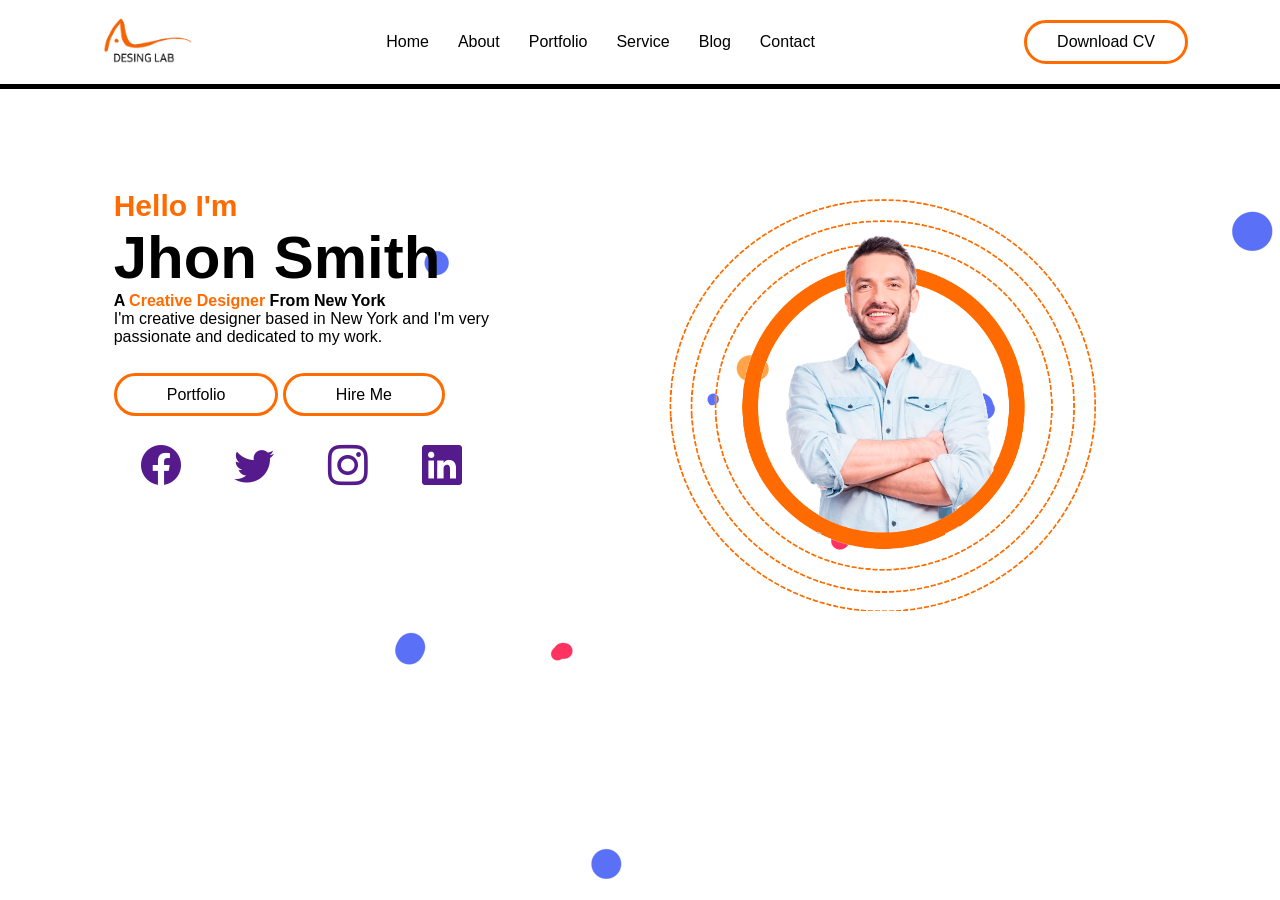
==== index.html @ c69abdb0 "Hice la imagen y termine el Hero, Faltaria acomodar bien los iconos y ponerles los links correspondi" ====
<!DOCTYPE html>
<html lang="en">
<head>
    <meta charset="UTF-8">
    <meta name="viewport" content="width=device-width, initial-scale=1.0">
    <title>Portfolio</title>
    <link rel="stylesheet" href="css/style.css">
    <link rel="stylesheet" href="https://cdn.jsdelivr.net/npm/bootstrap-icons@1.11.3/font/bootstrap-icons.min.css">
</head>
<body>
    <header>
        <!-- Comienza el Header -->
        <img src="img/logo.png" class="img-logo" alt="">
        <nav>
            <a href="#" class="nav-link">Home</a>
            <a href="#" class="nav-link">About</a>
            <a href="#" class="nav-link">Portfolio</a>
            <a href="#" class="nav-link">Service</a>
            <a href="#" class="nav-link">Blog</a>
            <a href="#" class="nav-link">Contact</a>
        </nav>
        <a href="#" class="descargar">Download CV</a>
        <!-- Fin del Header -->
    </header>



    <main>
        <!-- Comienza el Hero -->
        <section class="hero">
            <section class="descripcion">
                <h1 class="hola">Hello I'm <br></h1>
                <h1 class="nombre">Jhon Smith <br></h1>
                <p>
                    <b>A <span class="color-texto">Creative Designer</span> From New York</b><br>
                    I'm creative designer based in New York and I'm very <br>
                    passionate and dedicated to my work.
                </p> 
                <section class="botones">
                    <a href="" class="portfolio">Portfolio</a>
                    <a href="" class="hire-me"> Hire Me</a>
                </section>
                
                <section class="logos">
                    <a href=""><i class="bi bi-facebook face"></i></a>
                    <a href=""><i class="bi bi-twitter tw"></i></a>
                    <a href=""><i class="bi bi-instagram ig"></i></a>
                    <a href=""><i class="bi bi-linkedin li"></i></a>
                </section>
            </section>
            
            <img src="img/foto-editada.png" alt="" class="foto">
            
        <!-- Fin del Hero -->
        </section>


        <section></section>
        <section></section>
        <section></section>
        <section></section>
        <section></section>
        <section></section>
        <section></section>
    </main>



    <footer>
        <section></section>
    </footer>
    
</body>
</html>
---- css/style.css ----
* {
    margin: 0;
    padding: 0;
}

body {
    background-color: rgb(255,255,255);
    height: 100vh;
    background-image: url(../img/img-lunares.png);;
}


header {
    background-color: white;
    border-bottom: 5px solid black;
    display: flex;
    justify-content: space-around;
    padding: 15px 0;
    align-items: center;
}

.img-logo {
    width: 110px;
}

.nav-link {
    padding-right: 25px;
    font-family: Ten system-ui, -apple-system, BlinkMacSystemFont, 'Segoe UI', Roboto, Oxygen, Ubuntu, Cantarell, 'Open Sans', 'Helvetica Neue', sans-serif;
    text-decoration: none;
    color: black;
    font-weight: 500;
}

.nav-link:hover {
    color: rgb(255,107,1);
}

.descargar {
    text-decoration: none;
    color: black;
    font-family: Ten system-ui, -apple-system, BlinkMacSystemFont, 'Segoe UI', Roboto, Oxygen, Ubuntu, Cantarell, 'Open Sans', 'Helvetica Neue', sans-serif;
    font-weight: 500;
    background-color: white;
    border-radius: 50px;
    padding: 10px 30px;
    border: 3px solid rgb(255,107,1);
}

.descargar:hover,.portfolio:hover,.hire-me:hover {
    background-color: rgb(255,107,1);
    border-color: white;
}

main {
    
}

.descripcion {
    font-family: Ten system-ui, -apple-system, BlinkMacSystemFont, 'Segoe UI', Roboto, Oxygen, Ubuntu, Cantarell, 'Open Sans', 'Helvetica Neue', sans-serif;
}

.hola {
    font-size: 30px;
    color: rgb(255,107,1)
}

.nombre {
    font-size: 60px;
}

.color-texto{
    color: rgb(255,107,1);
}

.portfolio,.hire-me {
    text-decoration: none;
    color: black;
    font-family: Ten system-ui, -apple-system, BlinkMacSystemFont, 'Segoe UI', Roboto, Oxygen, Ubuntu, Cantarell, 'Open Sans', 'Helvetica Neue', sans-serif;
    font-weight: 500;
    background-color: white;
    border-radius: 50px;
    padding: 10px 50px;
    border: 3px solid rgb(255,107,1);
}

.botones {
    padding-top: 40px;
}

.logos {
    padding-top: 40px;
    display: flex;
    justify-content: space-around;
}

.face,.tw,.ig,.li {
    font-size: 40px;
}

.hero {
    display: flex;
    justify-content: space-around;
    padding: 100px 0;
    padding-left: 100px;
}

.foto {
    width: 750px;

}




footer {
    background-color: rgb(66,66,66);
}
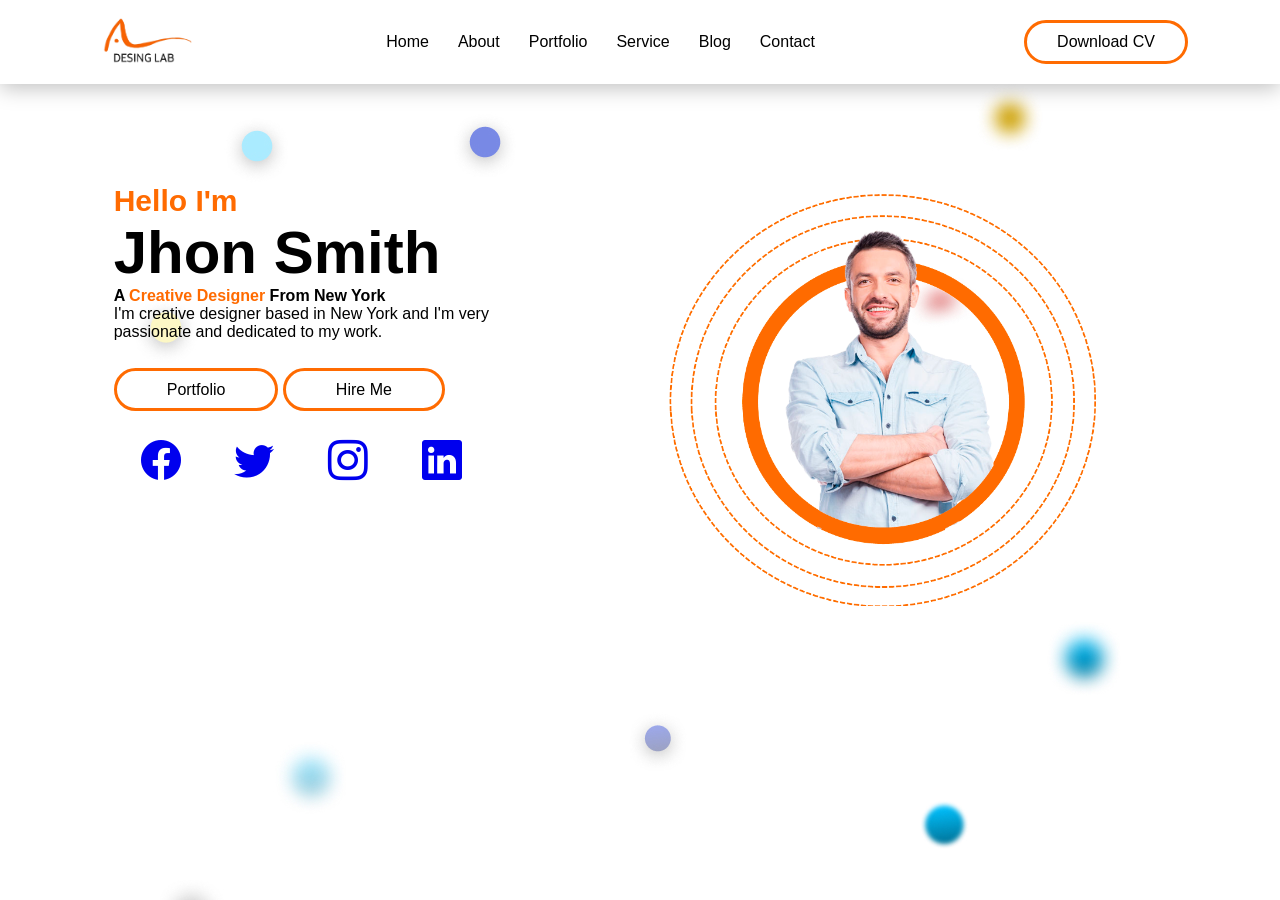
==== commit 657cad55: "Agrege los links de las redes sociales" ====
--- a/index.html
+++ b/index.html
@@ -42,10 +42,10 @@
                 </section>
                 
                 <section class="logos">
-                    <a href=""><i class="bi bi-facebook face"></i></a>
-                    <a href=""><i class="bi bi-twitter tw"></i></a>
-                    <a href=""><i class="bi bi-instagram ig"></i></a>
-                    <a href=""><i class="bi bi-linkedin li"></i></a>
+                    <a href="#"><i class="bi bi-facebook face"></i></a>
+                    <a href="https://x.com/Nano_sotomayor" target="_blank"><i class="bi bi-twitter tw"></i></a>
+                    <a href="https://www.instagram.com/nano_sotomayor/" target="_blank"><i class="bi bi-instagram ig"></i></a>
+                    <a href="https://www.linkedin.com/in/nano-sotomayor-7239b7280/" target="_blank"><i class="bi bi-linkedin li"></i></a>
                 </section>
             </section>
             
--- a/css/style.css
+++ b/css/style.css
@@ -7,13 +7,13 @@
 body {
     background-color: rgb(255,255,255);
     height: 100vh;
-    background-image: url(../img/img-lunares.png);;
+    background-image: url(../img/fondo-lunares.jpg);;
 }
 
 
 header {
     background-color: white;
-    border-bottom: 5px solid black;
+    box-shadow: 0px 4px 20px 0px rgba(0, 0, 0, 0.25);
     display: flex;
     justify-content: space-around;
     padding: 15px 0;
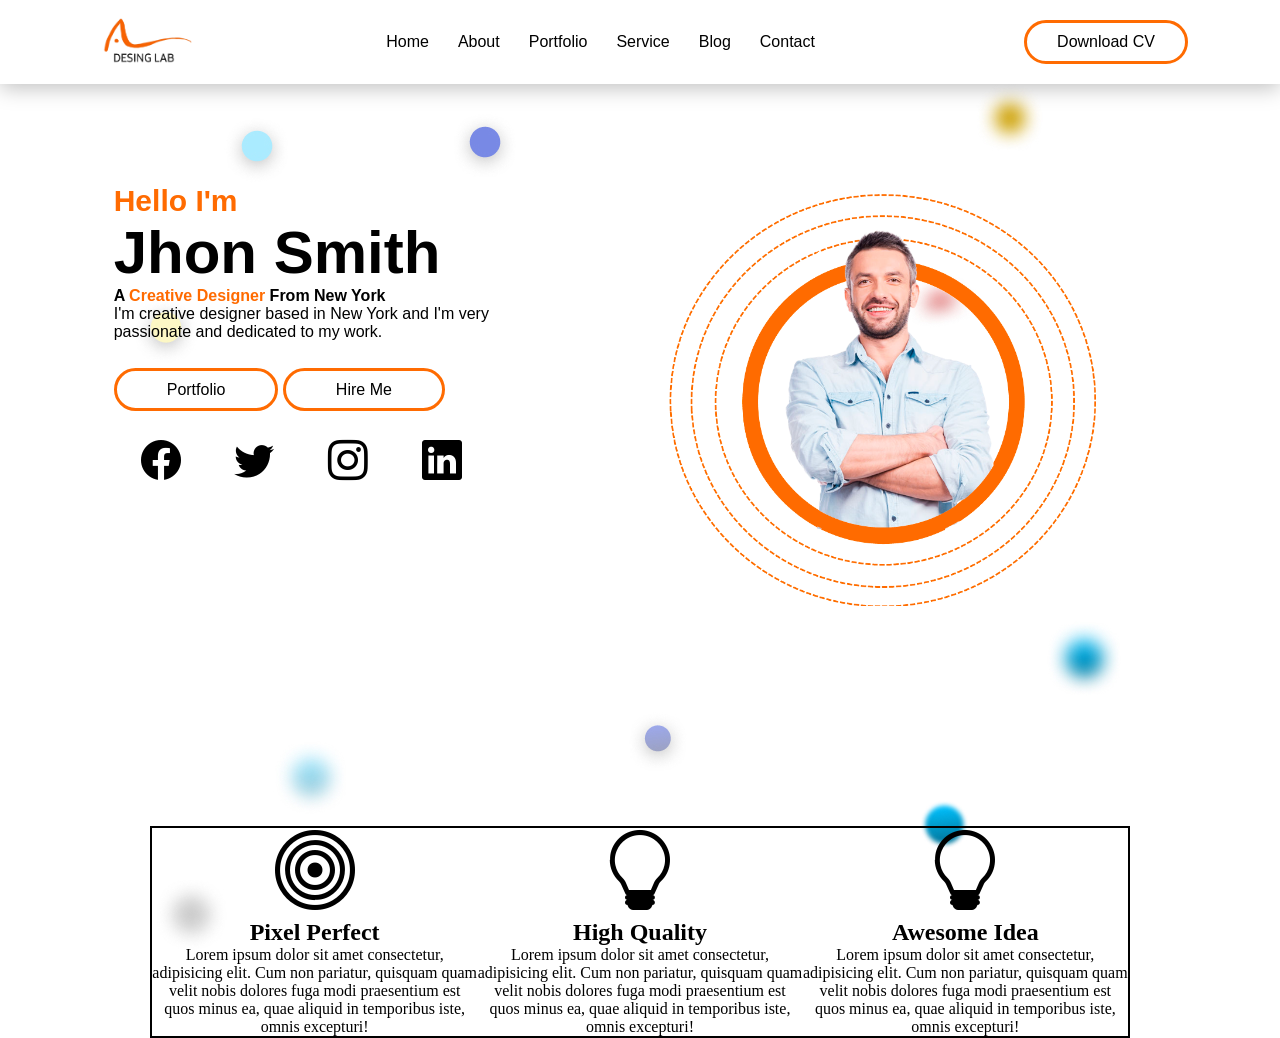
==== commit df3cda48: "Estructura general del cuadro que sigue al Hero" ====
--- a/index.html
+++ b/index.html
@@ -55,7 +55,27 @@
         </section>
 
 
-        <section></section>
+            <!-- Cuadrito que sigue del Hero -->
+        <section class="cuadro">
+            <section>
+                <i class="bi bi-bullseye perfect"></i>
+                <h2>Pixel Perfect</h2>
+                <p>Lorem ipsum dolor sit amet consectetur, adipisicing elit. Cum non pariatur, quisquam quam velit nobis dolores fuga modi praesentium est quos minus ea, quae aliquid in temporibus iste, omnis excepturi!</p>
+            </section>
+            <section>
+                <i class="bi bi-lightbulb quality"></i>
+                <h2>High Quality</h2>
+                <p>Lorem ipsum dolor sit amet consectetur, adipisicing elit. Cum non pariatur, quisquam quam velit nobis dolores fuga modi praesentium est quos minus ea, quae aliquid in temporibus iste, omnis excepturi!</p>
+            </section>
+            <section>
+                <i class="bi bi-lightbulb lampara"></i>
+                <h2>Awesome Idea</h2>
+                <p>Lorem ipsum dolor sit amet consectetur, adipisicing elit. Cum non pariatur, quisquam quam velit nobis dolores fuga modi praesentium est quos minus ea, quae aliquid in temporibus iste, omnis excepturi!</p>
+            </section>
+        </section>
+
+
+
         <section></section>
         <section></section>
         <section></section>
--- a/css/style.css
+++ b/css/style.css
@@ -96,6 +96,7 @@
 
 .face,.tw,.ig,.li {
     font-size: 40px;
+    color: black;
 }
 
 .hero {
@@ -107,10 +108,21 @@
 
 .foto {
     width: 750px;
-
 }
 
 
+
+.cuadro {
+    display: flex;
+    justify-content: space-around;
+    text-align: center;
+    border: 2px solid black;
+    margin: 120px 150px;
+}
+
+.perfect,.quality,.lampara {
+    font-size: 80px;
+}
 
 
 footer {
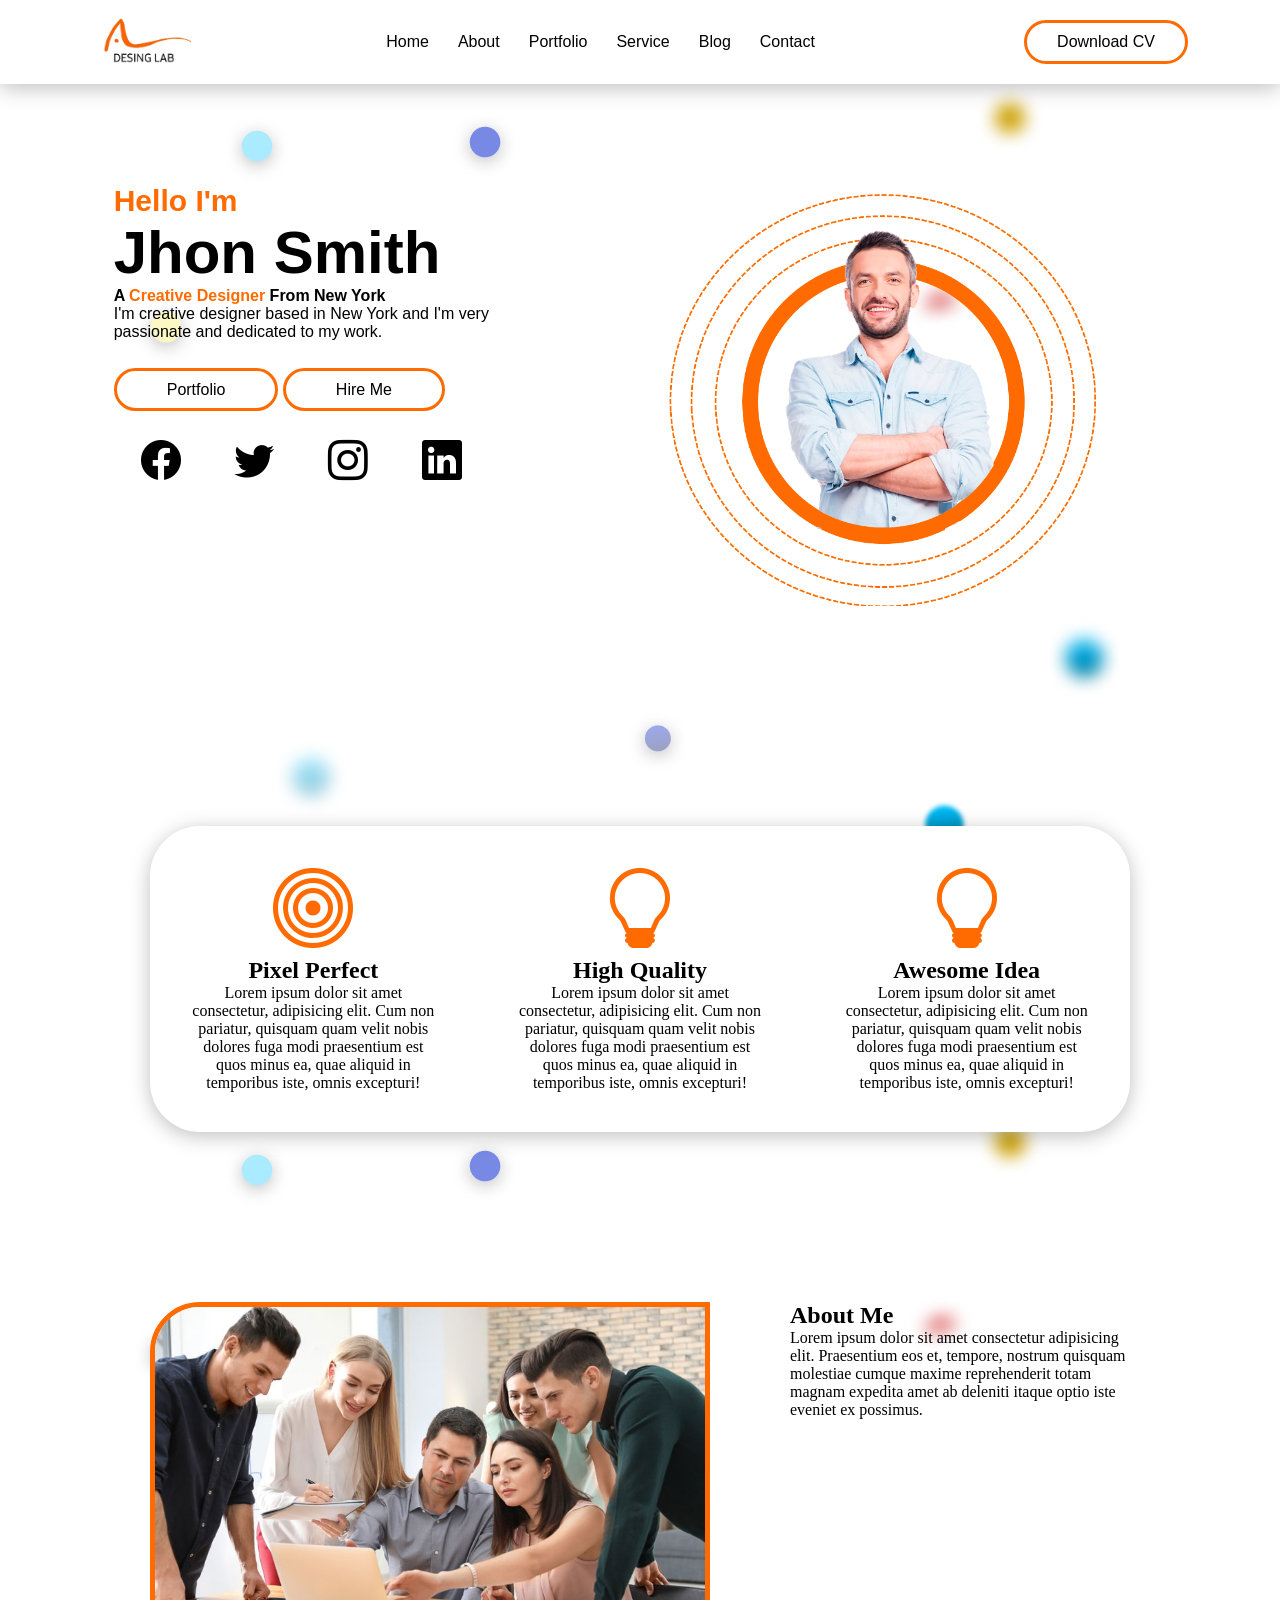
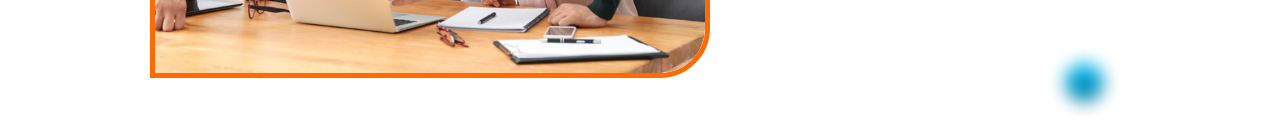
==== commit c9fe8d40: "Hice la estructura del Abaout" ====
--- a/index.html
+++ b/index.html
@@ -57,26 +57,38 @@
 
             <!-- Cuadrito que sigue del Hero -->
         <section class="cuadro">
-            <section>
+            <section class="prim">
                 <i class="bi bi-bullseye perfect"></i>
                 <h2>Pixel Perfect</h2>
                 <p>Lorem ipsum dolor sit amet consectetur, adipisicing elit. Cum non pariatur, quisquam quam velit nobis dolores fuga modi praesentium est quos minus ea, quae aliquid in temporibus iste, omnis excepturi!</p>
             </section>
-            <section>
+            <section class="seg">
                 <i class="bi bi-lightbulb quality"></i>
                 <h2>High Quality</h2>
                 <p>Lorem ipsum dolor sit amet consectetur, adipisicing elit. Cum non pariatur, quisquam quam velit nobis dolores fuga modi praesentium est quos minus ea, quae aliquid in temporibus iste, omnis excepturi!</p>
             </section>
-            <section>
+            <section class="terc">
                 <i class="bi bi-lightbulb lampara"></i>
                 <h2>Awesome Idea</h2>
                 <p>Lorem ipsum dolor sit amet consectetur, adipisicing elit. Cum non pariatur, quisquam quam velit nobis dolores fuga modi praesentium est quos minus ea, quae aliquid in temporibus iste, omnis excepturi!</p>
             </section>
+            <!-- Cuadrito que sigue del Hero -->
         </section>
 
 
 
-        <section></section>
+        <!-- Comienza el Abaout Me -->
+        <section class="abaout">
+            <section>
+                <img src="img/img-trabajando.jpg" class="imagen" alt="">
+            </section>
+            <section>
+                <h2>About Me</h2>
+                <p>Lorem ipsum dolor sit amet consectetur adipisicing elit. Praesentium eos et, tempore, nostrum quisquam molestiae cumque maxime reprehenderit totam magnam expedita amet ab deleniti itaque optio iste eveniet ex possimus.</p>
+
+            </section>
+        </section>
+        <!-- Finaliza el Abaout Me -->
         <section></section>
         <section></section>
         <section></section>
--- a/css/style.css
+++ b/css/style.css
@@ -116,14 +116,34 @@
     display: flex;
     justify-content: space-around;
     text-align: center;
-    border: 2px solid black;
     margin: 120px 150px;
+    box-shadow: 0px 4px 20px 0px rgba(0, 0, 0, 0.25);
+    border-radius: 50px;
+    background-color: white;
 }
 
 .perfect,.quality,.lampara {
     font-size: 80px;
+    color: rgb(255,107,1);
+    
 }
 
+.prim,.seg,.terc {
+    padding: 40px;
+}
+
+.abaout {
+    display: flex;
+    justify-content: space-around;
+    padding: 50px 150px;
+}
+
+.imagen {
+    width: 550px;
+    margin-right: 80px;
+    border: 5px solid rgb(255,107,1);
+    border-radius: 50px 0 50px 0;
+}
 
 footer {
     background-color: rgb(66,66,66);
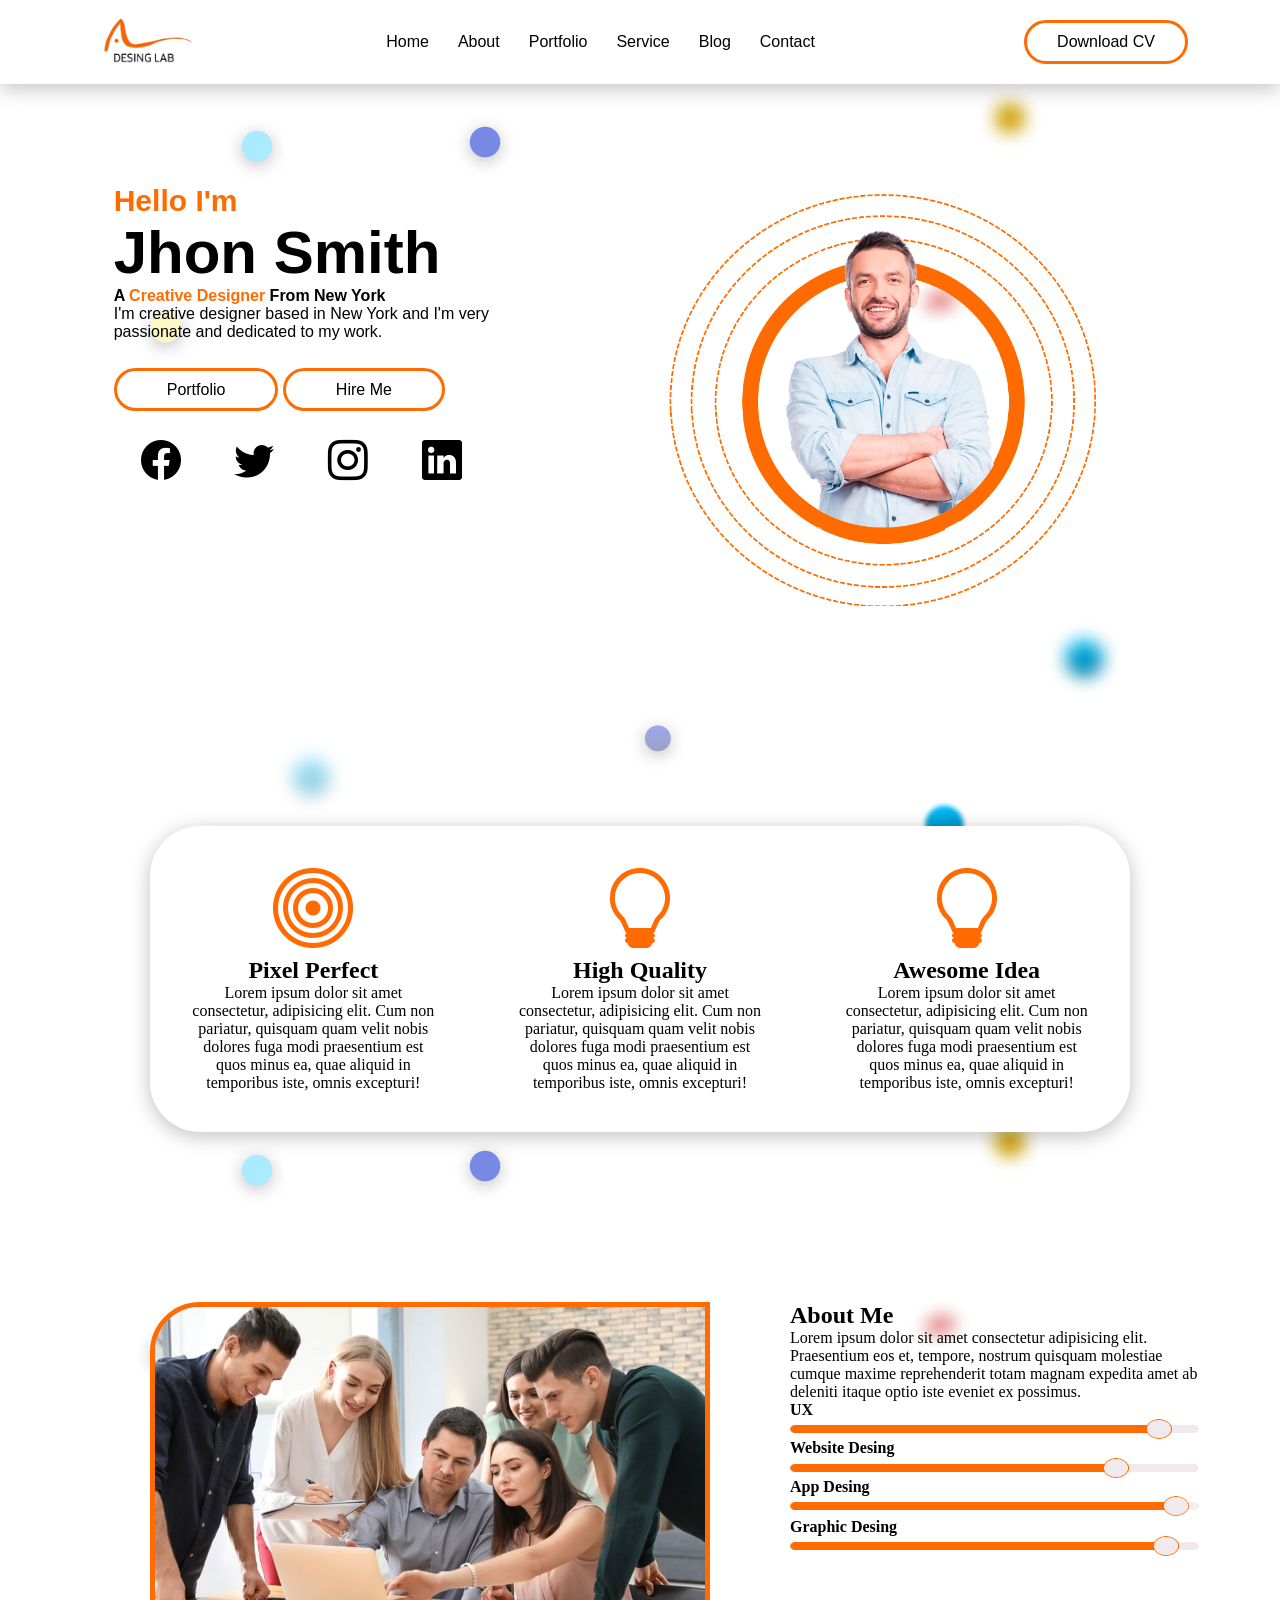
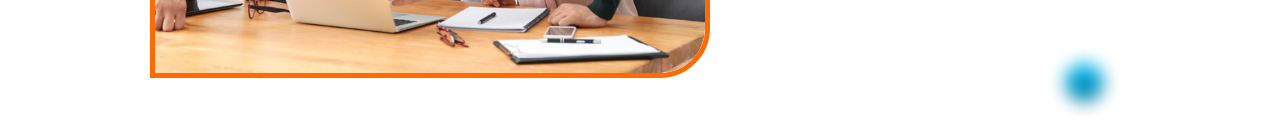
==== commit 22d86232: "Agregue las imagenes de las barras de progreso al About Me" ====
--- a/index.html
+++ b/index.html
@@ -85,6 +85,15 @@
             <section>
                 <h2>About Me</h2>
                 <p>Lorem ipsum dolor sit amet consectetur adipisicing elit. Praesentium eos et, tempore, nostrum quisquam molestiae cumque maxime reprehenderit totam magnam expedita amet ab deleniti itaque optio iste eveniet ex possimus.</p>
+                <h4>UX</h4>
+                    <img src="img/barrita2.png" class="ux" alt="HJSHDJSHDJHSKJD">
+                <h4>Website Desing</h4>
+                    <img src="img/barrita1.png" class="web" alt="">
+                <h4>App Desing</h4>
+                    <img src="img/barrita3.png" class="app" alt="">
+                <h4>Graphic Desing</h4>
+                    <img src="img/barrita4.png" class="graphic" alt="">
+                
 
             </section>
         </section>
--- a/css/style.css
+++ b/css/style.css
@@ -145,6 +145,13 @@
     border-radius: 50px 0 50px 0;
 }
 
+.ux,.web,.app,.graphic {
+    display: flex;
+}
+
+
+
+
 footer {
     background-color: rgb(66,66,66);
 }
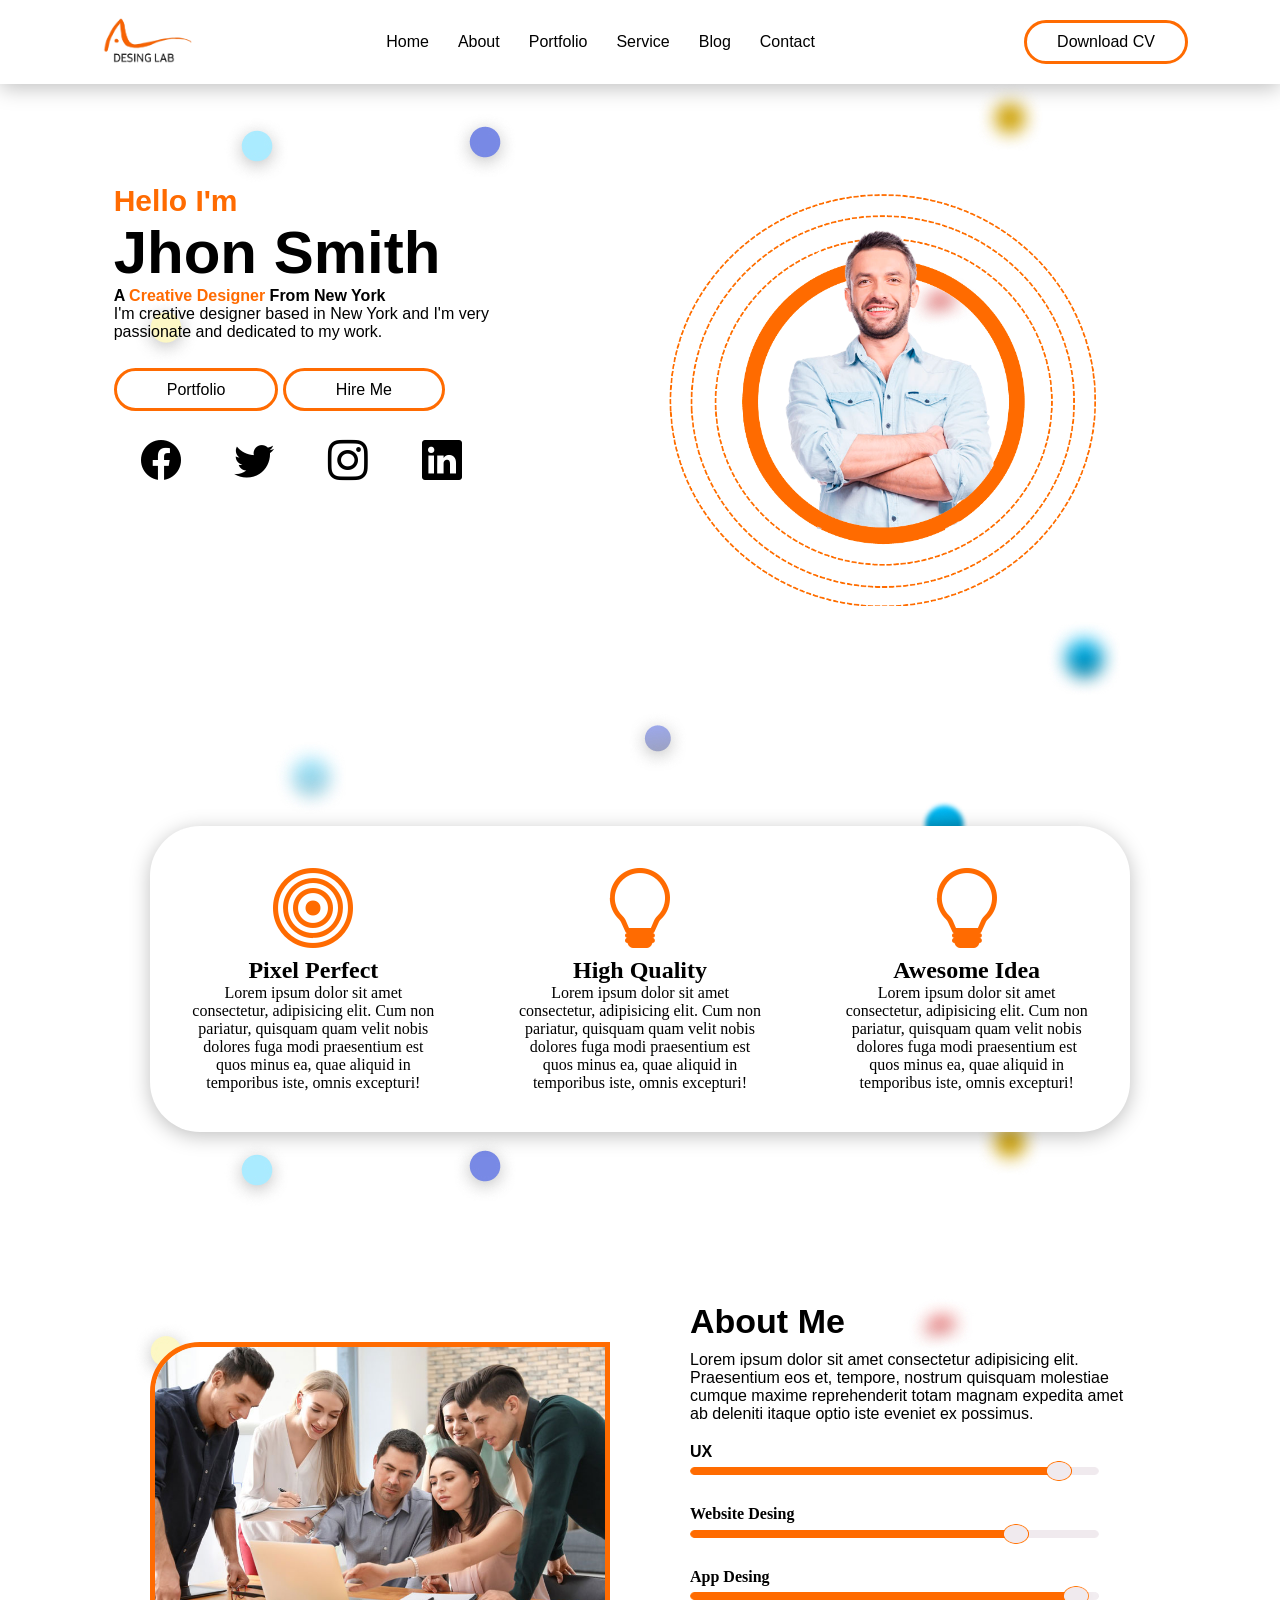
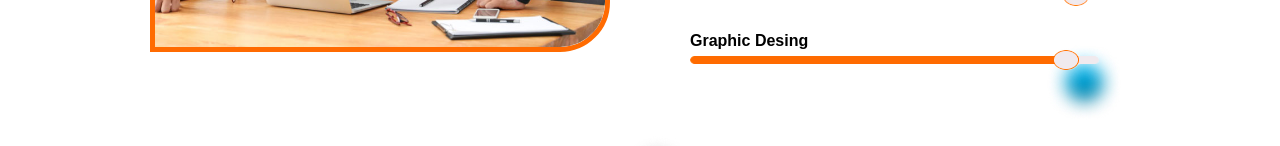
==== commit 7b6a9a84: "Termine el About Me" ====
--- a/index.html
+++ b/index.html
@@ -78,27 +78,30 @@
 
 
         <!-- Comienza el Abaout Me -->
-        <section class="abaout">
+        <section class="about">
             <section>
                 <img src="img/img-trabajando.jpg" class="imagen" alt="">
             </section>
             <section>
-                <h2>About Me</h2>
-                <p>Lorem ipsum dolor sit amet consectetur adipisicing elit. Praesentium eos et, tempore, nostrum quisquam molestiae cumque maxime reprehenderit totam magnam expedita amet ab deleniti itaque optio iste eveniet ex possimus.</p>
-                <h4>UX</h4>
-                    <img src="img/barrita2.png" class="ux" alt="HJSHDJSHDJHSKJD">
-                <h4>Website Desing</h4>
-                    <img src="img/barrita1.png" class="web" alt="">
-                <h4>App Desing</h4>
-                    <img src="img/barrita3.png" class="app" alt="">
-                <h4>Graphic Desing</h4>
-                    <img src="img/barrita4.png" class="graphic" alt="">
-                
-
+                <h2 class="about-me">About Me</h2>
+                <p class="text-about">Lorem ipsum dolor sit amet consectetur adipisicing elit. Praesentium eos et, tempore, nostrum quisquam molestiae cumque maxime reprehenderit totam magnam expedita amet ab deleniti itaque optio iste eveniet ex possimus.</p>
+                <h4 class="ux">UX</h4>
+                    <img src="img/barrita2.png" alt="">
+                <h4 class="web">Website Desing</h4>
+                    <img src="img/barrita1.png" alt="">
+                <h4 class="app">App Desing</h4>
+                    <img src="img/barrita3.png" alt="">
+                <h4 class="graphic">Graphic Desing</h4>
+                    <img src="img/barrita4.png" alt="">
             </section>
         </section>
         <!-- Finaliza el Abaout Me -->
+
+
+
+        <!-- Comienza "Mi experiencia" -->
         <section></section>
+        <!-- Finaliza "Mi experiencia" -->
         <section></section>
         <section></section>
         <section></section>
--- a/css/style.css
+++ b/css/style.css
@@ -132,21 +132,31 @@
     padding: 40px;
 }
 
-.abaout {
+.about {
     display: flex;
     justify-content: space-around;
     padding: 50px 150px;
 }
 
 .imagen {
-    width: 550px;
-    margin-right: 80px;
+    width: 450px;
+    margin: 40px 80px 40px 0;
+    /* margin-right: 80px; */
     border: 5px solid rgb(255,107,1);
     border-radius: 50px 0 50px 0;
 }
 
+.about-me,.text-about,.ux,.aoo,.graphic {
+    font-family: Ten system-ui, -apple-system, BlinkMacSystemFont, 'Segoe UI', Roboto, Oxygen, Ubuntu, Cantarell, 'Open Sans', 'Helvetica Neue', sans-serif;
+}
+
+.about-me {
+    padding-bottom: 10px;
+    font-size: 34px;
+}
+
 .ux,.web,.app,.graphic {
-    display: flex;
+    padding-top: 20px;
 }
 
 
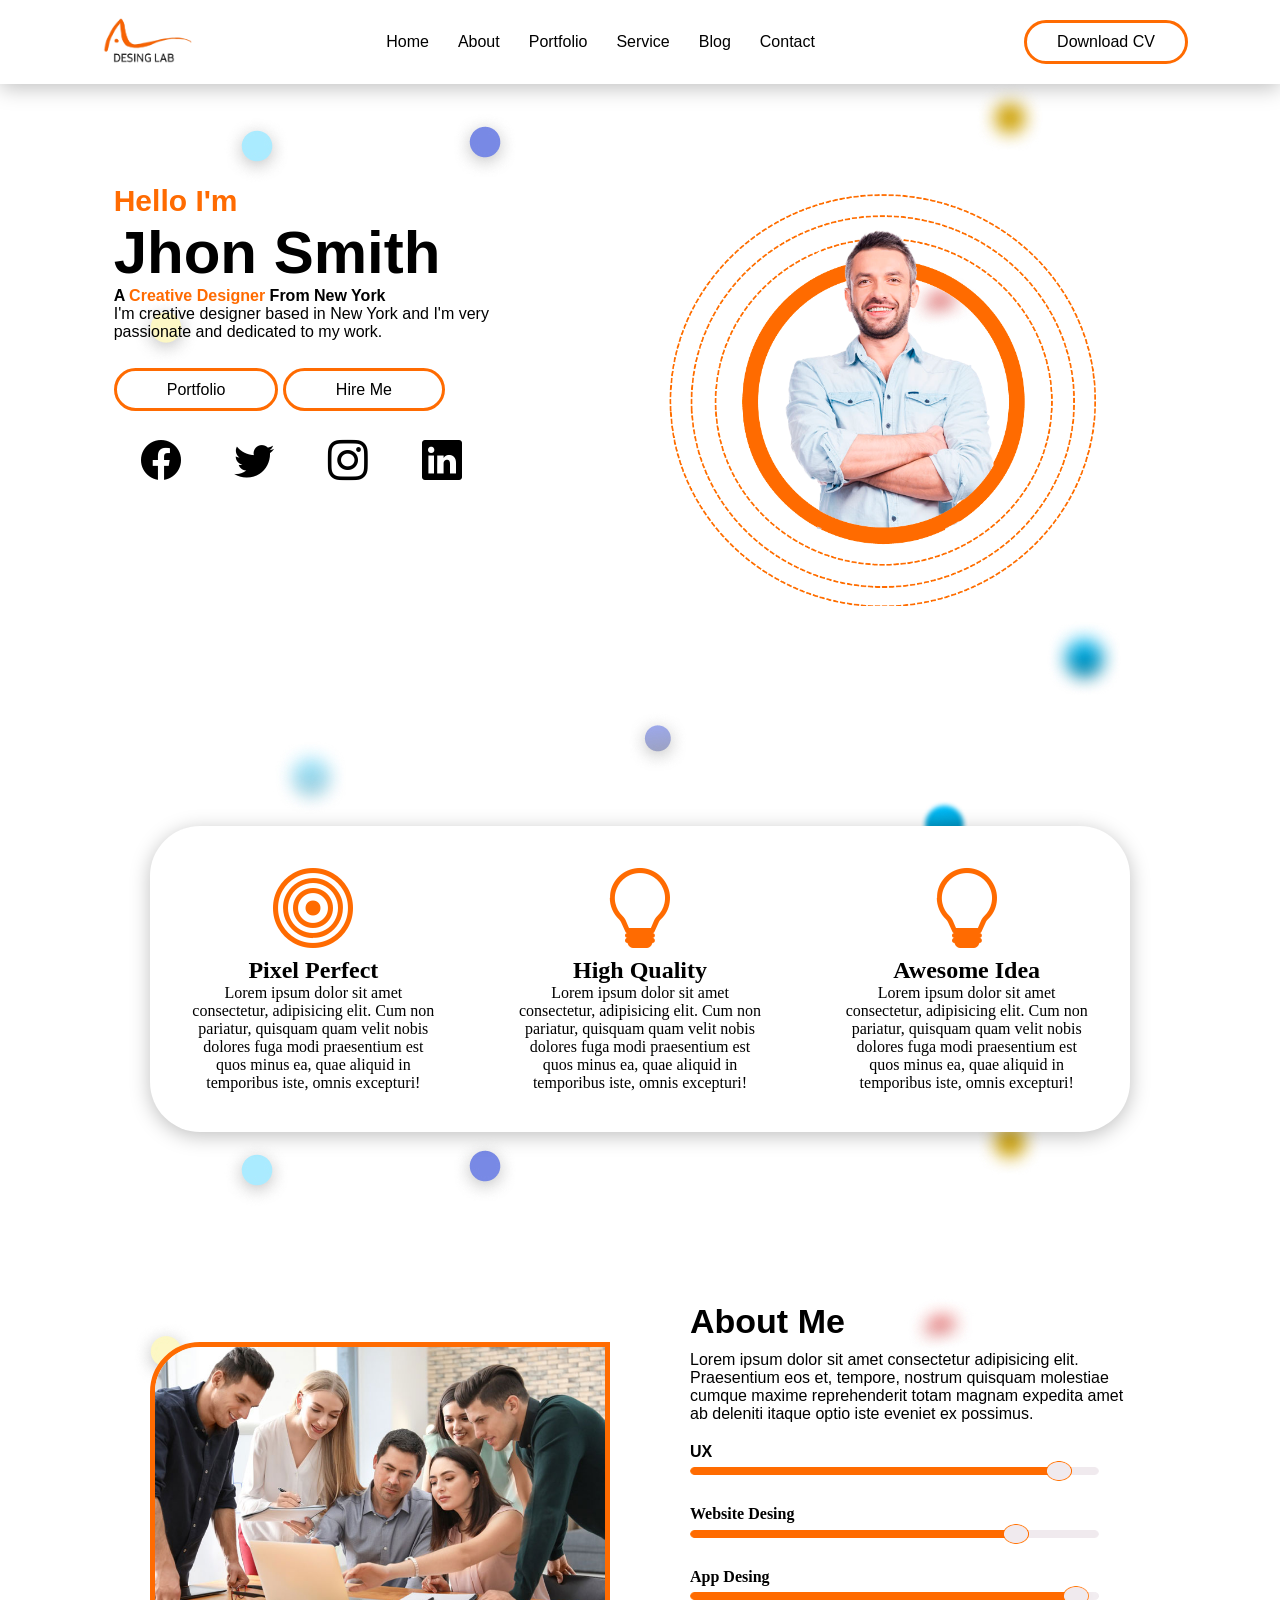
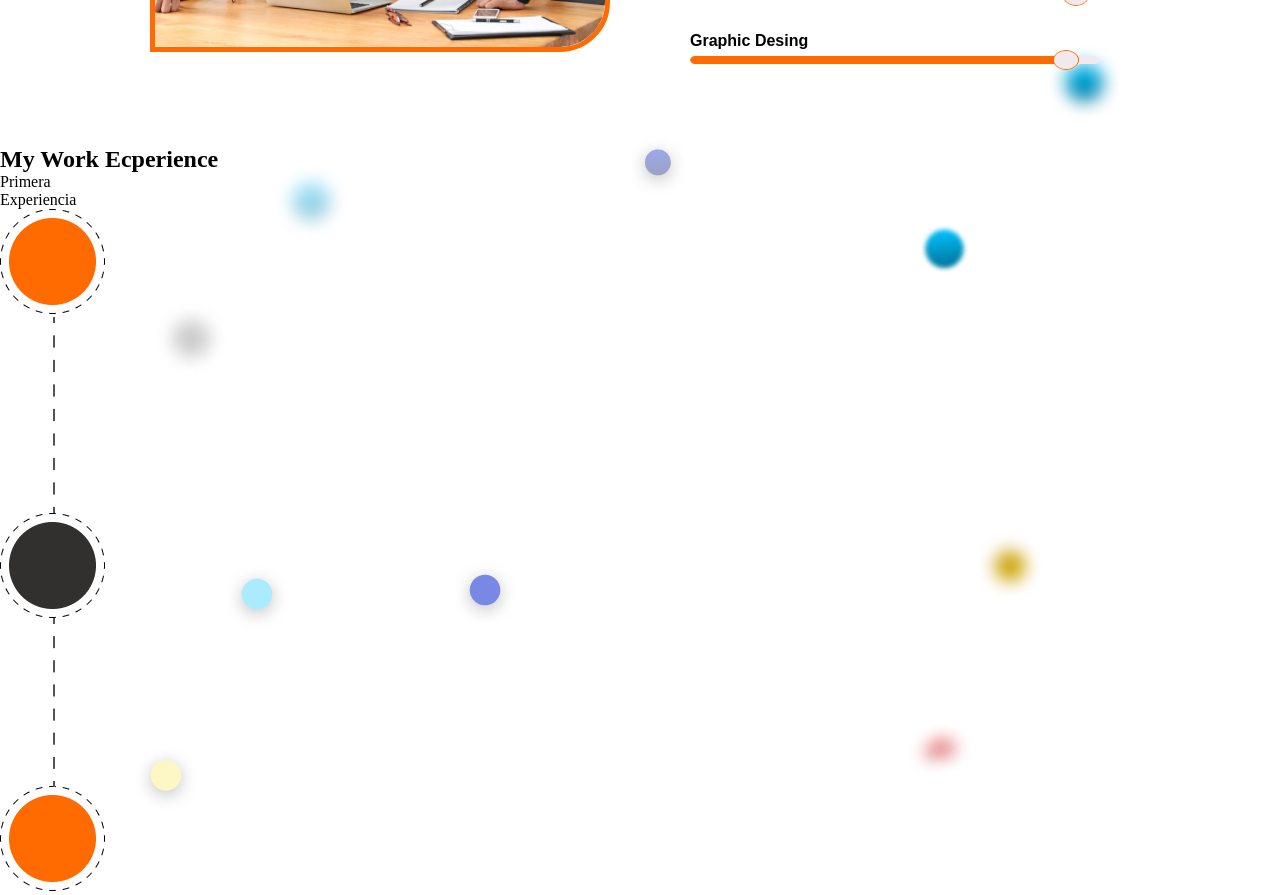
==== commit c3d3c22a: "Empece parte de la Experiencia y le agregue las transiciones a los botones para que quede mas bonito" ====
--- a/index.html
+++ b/index.html
@@ -100,7 +100,22 @@
 
 
         <!-- Comienza "Mi experiencia" -->
-        <section></section>
+        <section class="experience">
+            <h1>My Work Ecperience</h1>
+            <section>
+                <p>Primera <br></p>
+                <p>Experiencia</p>
+            </section>
+            <section>
+                <img src="img/img-experiencia.png" alt="">
+            </section>
+            <section>
+
+            </section>
+            
+            
+
+        </section>
         <!-- Finaliza "Mi experiencia" -->
         <section></section>
         <section></section>
--- a/css/style.css
+++ b/css/style.css
@@ -30,6 +30,7 @@
     text-decoration: none;
     color: black;
     font-weight: 500;
+    transition: color 0.3s;
 }
 
 .nav-link:hover {
@@ -45,16 +46,13 @@
     border-radius: 50px;
     padding: 10px 30px;
     border: 3px solid rgb(255,107,1);
+    transition-duration: 0.5s;
 }
 
 .descargar:hover,.portfolio:hover,.hire-me:hover {
     background-color: rgb(255,107,1);
-    border-color: white;
 }
 
-main {
-    
-}
 
 .descripcion {
     font-family: Ten system-ui, -apple-system, BlinkMacSystemFont, 'Segoe UI', Roboto, Oxygen, Ubuntu, Cantarell, 'Open Sans', 'Helvetica Neue', sans-serif;
@@ -82,6 +80,7 @@
     border-radius: 50px;
     padding: 10px 50px;
     border: 3px solid rgb(255,107,1);
+    transition-duration: 0.5s;
 }
 
 .botones {
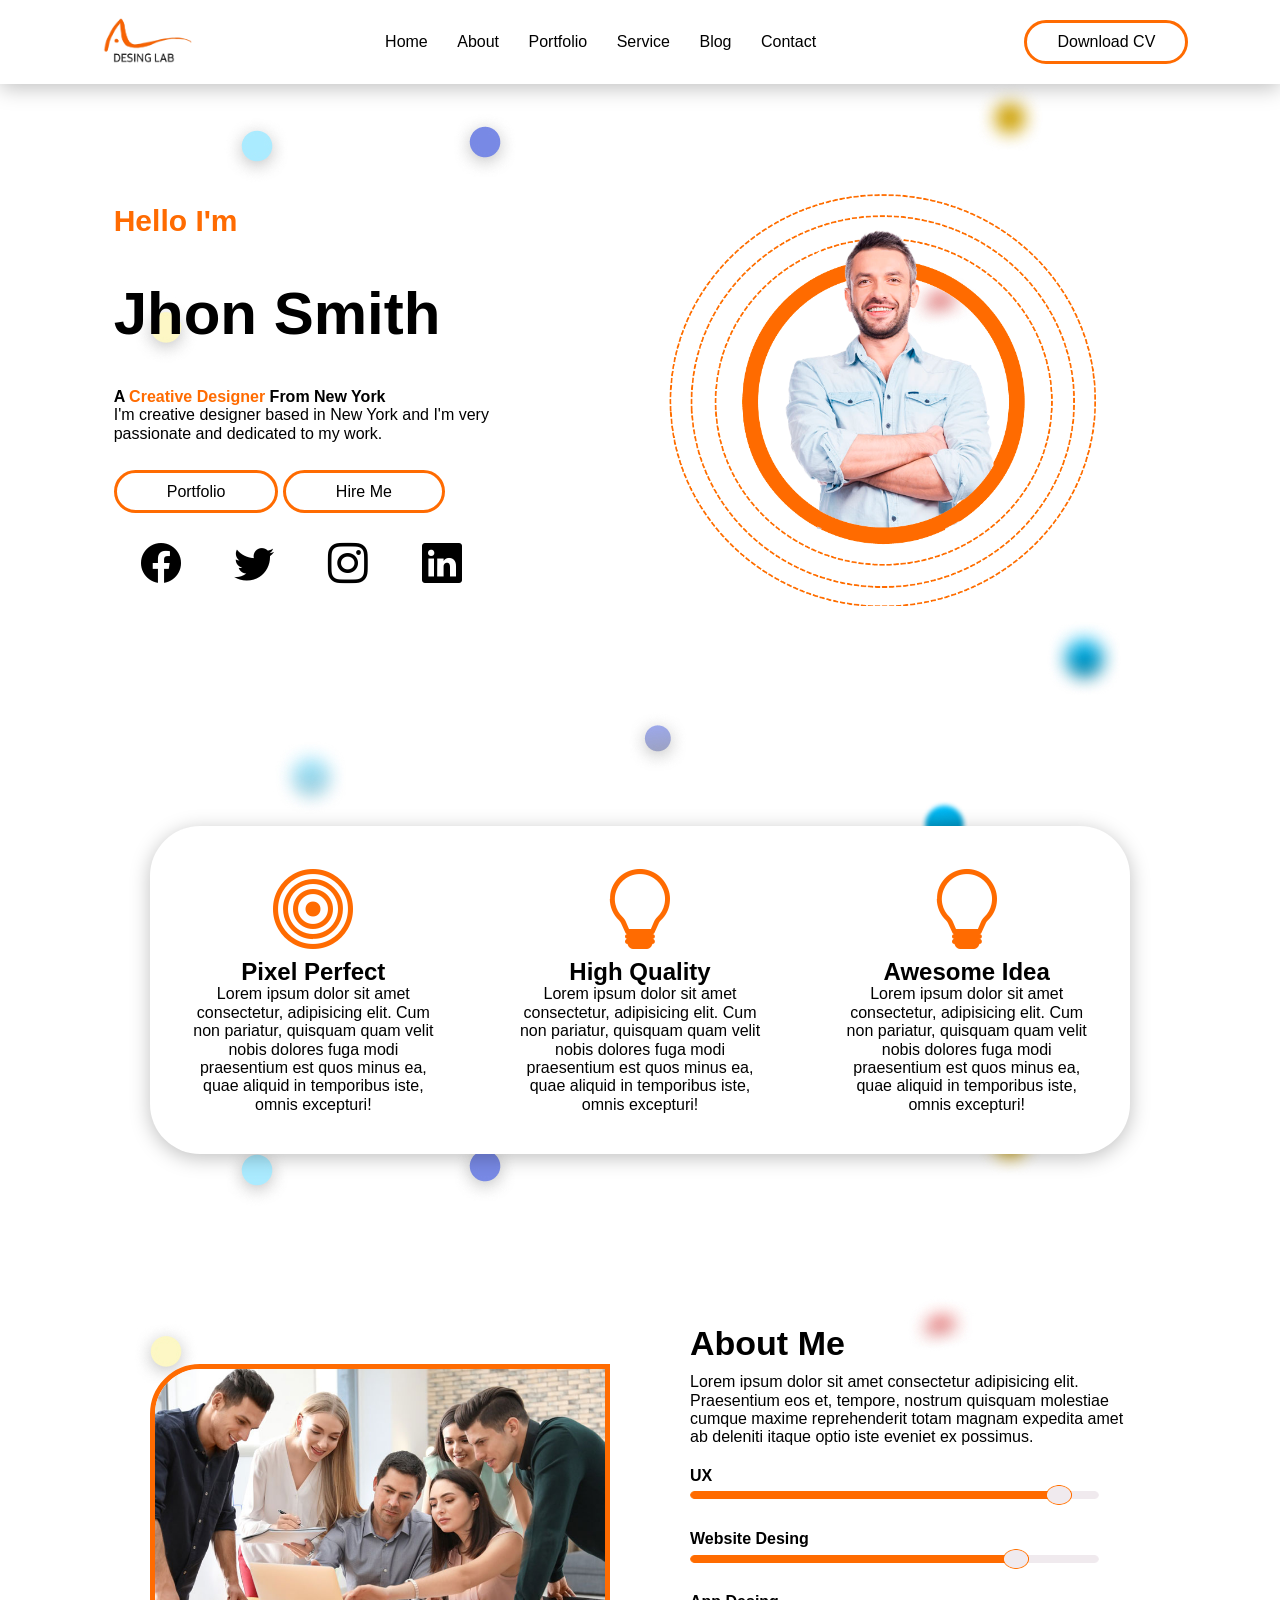
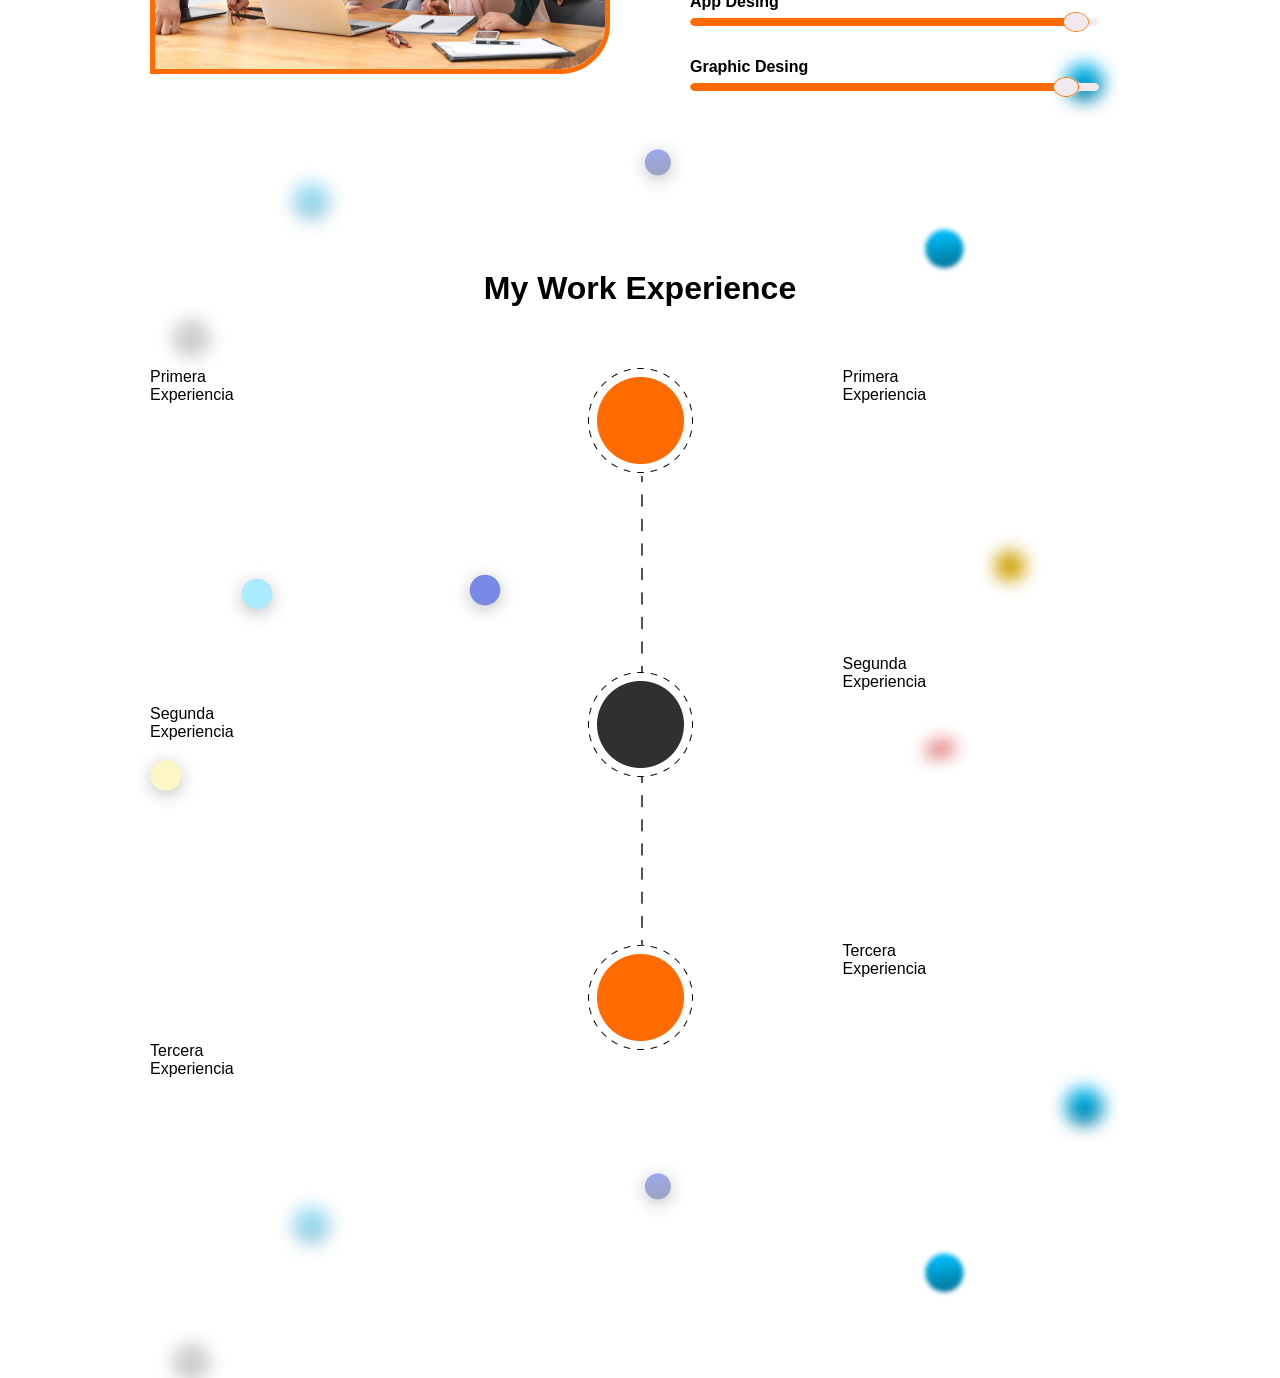
==== commit de0d8ac8: "responsive" ====
--- a/index.html
+++ b/index.html
@@ -4,6 +4,7 @@
     <meta charset="UTF-8">
     <meta name="viewport" content="width=device-width, initial-scale=1.0">
     <title>Portfolio</title>
+    <link rel="stylesheet" href="css/normalize.css">
     <link rel="stylesheet" href="css/style.css">
     <link rel="stylesheet" href="https://cdn.jsdelivr.net/npm/bootstrap-icons@1.11.3/font/bootstrap-icons.min.css">
 </head>
@@ -28,7 +29,7 @@
     <main>
         <!-- Comienza el Hero -->
         <section class="hero">
-            <section class="descripcion">
+            <section>
                 <h1 class="hola">Hello I'm <br></h1>
                 <h1 class="nombre">Jhon Smith <br></h1>
                 <p>
@@ -84,7 +85,7 @@
             </section>
             <section>
                 <h2 class="about-me">About Me</h2>
-                <p class="text-about">Lorem ipsum dolor sit amet consectetur adipisicing elit. Praesentium eos et, tempore, nostrum quisquam molestiae cumque maxime reprehenderit totam magnam expedita amet ab deleniti itaque optio iste eveniet ex possimus.</p>
+                <p>Lorem ipsum dolor sit amet consectetur adipisicing elit. Praesentium eos et, tempore, nostrum quisquam molestiae cumque maxime reprehenderit totam magnam expedita amet ab deleniti itaque optio iste eveniet ex possimus.</p>
                 <h4 class="ux">UX</h4>
                     <img src="img/barrita2.png" alt="">
                 <h4 class="web">Website Desing</h4>
@@ -100,17 +101,34 @@
 
 
         <!-- Comienza "Mi experiencia" -->
-        <section class="experience">
-            <h1>My Work Ecperience</h1>
-            <section>
-                <p>Primera <br></p>
-                <p>Experiencia</p>
+        <h1 class="titulo-experiencia">My Work Experience</h1>
+        <section class="experiencia">
+            <section class="exp-izq">
+                <section class="prim-exp">
+                    <p>Primera <br></p>
+                    <p>Experiencia</p></section>
+                <section class="seg-exp">
+                    <p>Segunda <br></p>
+                    <p>Experiencia</p></section>
+                <section class="terc-exp">
+                    <p>Tercera <br></p>
+                    <p>Experiencia</p></section>
+
             </section>
             <section>
-                <img src="img/img-experiencia.png" alt="">
+                <img src="img/img-experiencia.png" class="img-exp" alt="">
             </section>
-            <section>
 
+            <section class="exp-der">
+                <section class="prim-exp-text">
+                    <p>Primera <br></p>
+                    <p>Experiencia</p></section>
+                <section class="seg-exp-text">
+                    <p>Segunda <br></p>
+                    <p>Experiencia</p></section>
+                <section class="terc-exp-text">
+                    <p>Tercera <br></p>
+                    <p>Experiencia</p></section>
             </section>
             
             
--- a/css/style.css
+++ b/css/style.css
@@ -8,8 +8,12 @@
     background-color: rgb(255,255,255);
     height: 100vh;
     background-image: url(../img/fondo-lunares.jpg);;
+    font-family: Ten system-ui, -apple-system, BlinkMacSystemFont, 'Segoe UI', Roboto, Oxygen, Ubuntu, Cantarell, 'Open Sans', 'Helvetica Neue', sans-serif;
 }
 
+/* main {
+    margin: 0 100px;
+} */
 
 header {
     background-color: white;
@@ -26,7 +30,6 @@
 
 .nav-link {
     padding-right: 25px;
-    font-family: Ten system-ui, -apple-system, BlinkMacSystemFont, 'Segoe UI', Roboto, Oxygen, Ubuntu, Cantarell, 'Open Sans', 'Helvetica Neue', sans-serif;
     text-decoration: none;
     color: black;
     font-weight: 500;
@@ -40,7 +43,6 @@
 .descargar {
     text-decoration: none;
     color: black;
-    font-family: Ten system-ui, -apple-system, BlinkMacSystemFont, 'Segoe UI', Roboto, Oxygen, Ubuntu, Cantarell, 'Open Sans', 'Helvetica Neue', sans-serif;
     font-weight: 500;
     background-color: white;
     border-radius: 50px;
@@ -53,10 +55,6 @@
     background-color: rgb(255,107,1);
 }
 
-
-.descripcion {
-    font-family: Ten system-ui, -apple-system, BlinkMacSystemFont, 'Segoe UI', Roboto, Oxygen, Ubuntu, Cantarell, 'Open Sans', 'Helvetica Neue', sans-serif;
-}
 
 .hola {
     font-size: 30px;
@@ -74,7 +72,6 @@
 .portfolio,.hire-me {
     text-decoration: none;
     color: black;
-    font-family: Ten system-ui, -apple-system, BlinkMacSystemFont, 'Segoe UI', Roboto, Oxygen, Ubuntu, Cantarell, 'Open Sans', 'Helvetica Neue', sans-serif;
     font-weight: 500;
     background-color: white;
     border-radius: 50px;
@@ -101,8 +98,7 @@
 .hero {
     display: flex;
     justify-content: space-around;
-    padding: 100px 0;
-    padding-left: 100px;
+    padding: 100px 0 100px 100px;
 }
 
 .foto {
@@ -113,8 +109,7 @@
 
 .cuadro {
     display: flex;
-    justify-content: space-around;
-    text-align: center;
+    /* text-align: center; */
     margin: 120px 150px;
     box-shadow: 0px 4px 20px 0px rgba(0, 0, 0, 0.25);
     border-radius: 50px;
@@ -129,6 +124,8 @@
 
 .prim,.seg,.terc {
     padding: 40px;
+    flex-grow: 1;
+    text-align: center;
 }
 
 .about {
@@ -140,13 +137,8 @@
 .imagen {
     width: 450px;
     margin: 40px 80px 40px 0;
-    /* margin-right: 80px; */
     border: 5px solid rgb(255,107,1);
     border-radius: 50px 0 50px 0;
-}
-
-.about-me,.text-about,.ux,.aoo,.graphic {
-    font-family: Ten system-ui, -apple-system, BlinkMacSystemFont, 'Segoe UI', Roboto, Oxygen, Ubuntu, Cantarell, 'Open Sans', 'Helvetica Neue', sans-serif;
 }
 
 .about-me {
@@ -158,6 +150,28 @@
     padding-top: 20px;
 }
 
+.titulo-experiencia {
+    padding: 80px 0 40px;
+    text-align: center;
+}
+
+.experiencia {
+    display: flex;
+    /* justify-content: space-around */
+}
+
+.exp-izq,.exp-der {
+    flex-grow: 1;
+    margin: 0 150px;
+}
+
+.prim-exp,.seg-exp,.terc-exp {
+    padding-bottom: 300px;
+}
+
+.prim-exp-text,.seg-exp-text,.terc-exp-text{
+ margin-bottom: 250px;
+}
 
 
 
